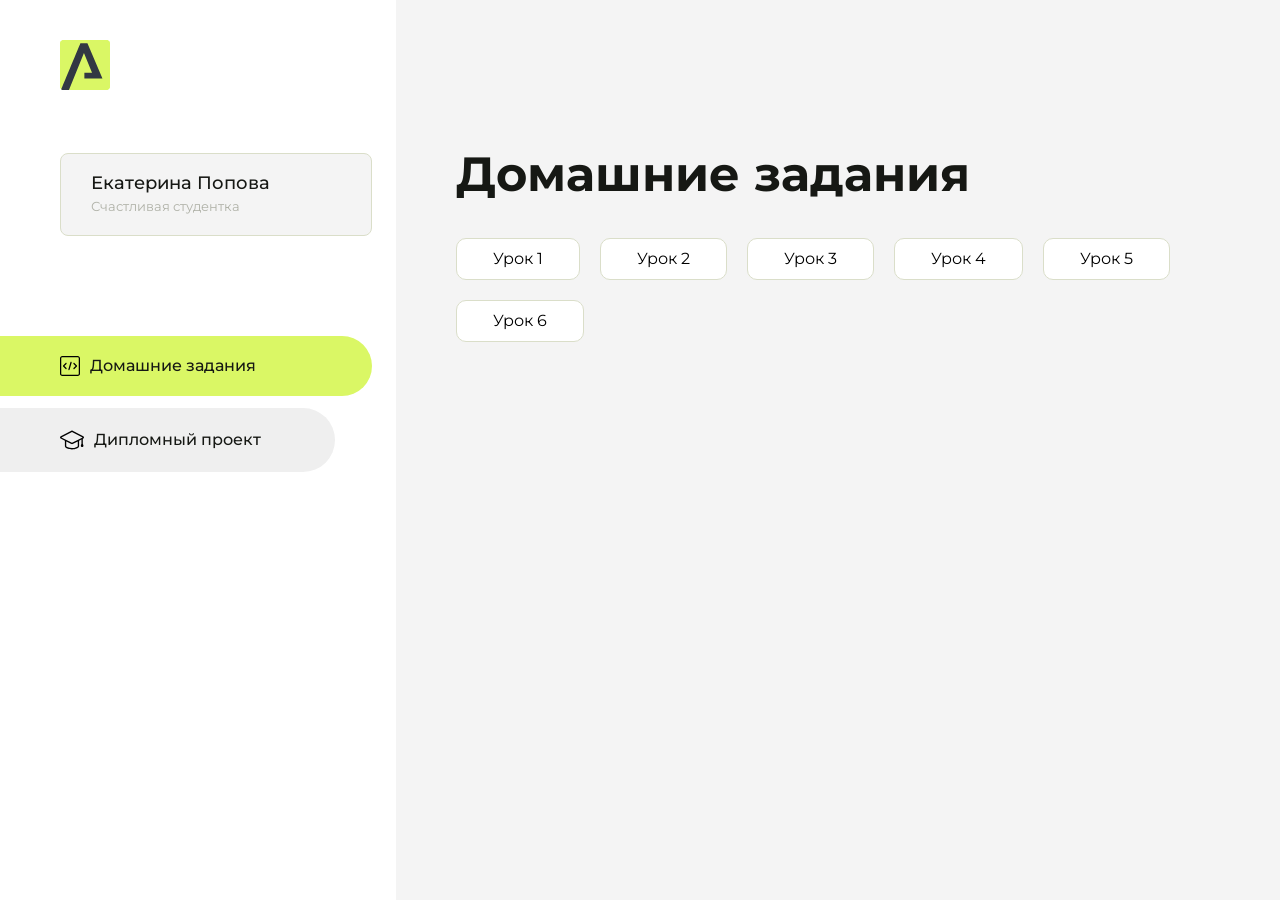
==== index.html @ ab126925 "Update index.html" ====
<!DOCTYPE html>
<html lang="en">
<head>
    <meta charset="UTF-8">
    <meta name="viewport" content="width=device-width, initial-scale=1.0">
    <title>Домашняя работа</title>
    <link rel="shortcut icon" href="src/logo.ico" type="image/x-icon">
    <link rel="preconnect" href="https://fonts.googleapis.com">
    <link rel="preconnect" href="https://fonts.gstatic.com" crossorigin>
    <link href="https://fonts.googleapis.com/css2?family=Montserrat:wght@400;500;700&family=Rubik:wght@500&display=swap"
          rel="stylesheet">
    <link rel="stylesheet" href="src/style.css">
</head>
<body id="body">
<div class="overlay" id="overlay"></div>
<div class="layout">
    <div class="burger" id="burger">
        <svg viewBox="0 0 24 24" fill="none" xmlns="http://www.w3.org/2000/svg">
            <g id="SVGRepo_bgCarrier" stroke-width="0"></g>
            <g id="SVGRepo_tracerCarrier" stroke-linecap="round" stroke-linejoin="round"></g>
            <g id="SVGRepo_iconCarrier">
                <path d="M4 18L20 18" stroke="#DAF765" stroke-width="2" stroke-linecap="round"></path>
                <path d="M4 12L20 12" stroke="#DAF765" stroke-width="2" stroke-linecap="round"></path>
                <path d="M4 6L20 6" stroke="#DAF765" stroke-width="2" stroke-linecap="round"></path>
            </g>
        </svg>
    </div>
    <aside class="sidebar" id="sidebar">
        <div class="sidebar__inner">
            <div class="logo">
                <svg width="50" height="50" viewBox="0 0 50 50" fill="none" xmlns="http://www.w3.org/2000/svg">
                    <g clip-path="url(#clip0_513_74730)">
                        <path d="M46.17 -0.257004H3.83C1.57281 -0.257004 -0.257 1.57281 -0.257 3.83V46.17C-0.257 48.4272 1.57281 50.257 3.83 50.257H46.17C48.4272 50.257 50.257 48.4272 50.257 46.17V3.83C50.257 1.57281 48.4272 -0.257004 46.17 -0.257004Z"
                              fill="#DAF765"/>
                        <path d="M24.375 38.4H42.461L27.441 3.1585H20.4355C20.4355 3.1585 6.7895 35.881 1.1945 49.294C2.015 50.0275 3.0945 50.257 3.6945 50.257H8.8445L23.954 13.07L32.0465 32.8285H24.375V38.4Z"
                              fill="#323843"/>
                    </g>
                    <defs>
                        <clipPath id="clip0_513_74730">
                            <rect width="50" height="50" fill="white"/>
                        </clipPath>
                    </defs>
                </svg>
            </div>
            <div class="sidebar__user">
                <div class="sidebar__name">Екатерина Попова</div>
                <div class="sidebar__text">Счастливая студентка</div>
            </div>
            <div class="sidebar__tabs">
                <div class="sidebar__item">
                    <button class="sidebar__button active" id="tasks">
                        <svg xmlns="http://www.w3.org/2000/svg" width="20" height="20" viewBox="0 0 20 20" fill="none">
                            <g clip-path="url(#clip0_704_74543)">
                                <path d="M17.7083 20H2.29167C1.0275 20 0 18.9725 0 17.7083V2.29167C0 1.0275 1.0275 0 2.29167 0H17.7083C18.9725 0 20 1.0275 20 2.29167V17.7083C20 18.9725 18.9725 20 17.7083 20ZM2.29167 1.25C1.7175 1.25 1.25 1.7175 1.25 2.29167V17.7083C1.25 18.2825 1.7175 18.75 2.29167 18.75H17.7083C18.2825 18.75 18.75 18.2825 18.75 17.7083V2.29167C18.75 1.7175 18.2825 1.25 17.7083 1.25H2.29167Z"
                                      fill="black"/>
                                <path d="M6.04167 13.125C5.88167 13.125 5.72167 13.0642 5.6 12.9417L3.1 10.4417C2.85583 10.1975 2.85583 9.80167 3.1 9.5575L5.6 7.0575C5.84417 6.81333 6.24 6.81333 6.48417 7.0575C6.72833 7.30167 6.72833 7.6975 6.48417 7.94167L4.42583 10L6.48417 12.0583C6.72833 12.3025 6.72833 12.6983 6.48417 12.9425C6.36167 13.0642 6.20167 13.125 6.04167 13.125Z"
                                      fill="black"/>
                                <path d="M8.95833 14.1667C8.9 14.1667 8.84 14.1583 8.78167 14.1417C8.45083 14.0442 8.26083 13.6967 8.35833 13.3658L10.4417 6.28251C10.5392 5.95084 10.8892 5.76417 11.2175 5.85917C11.5483 5.95667 11.7383 6.30417 11.6408 6.63501L9.5575 13.7183C9.47833 13.9908 9.22833 14.1667 8.95833 14.1667Z"
                                      fill="black"/>
                                <path d="M13.9583 13.125C13.7983 13.125 13.6383 13.0642 13.5167 12.9417C13.2725 12.6975 13.2725 12.3017 13.5167 12.0575L15.575 9.99916L13.5167 7.94083C13.2725 7.69666 13.2725 7.30083 13.5167 7.05666C13.7608 6.81249 14.1567 6.81249 14.4008 7.05666L16.9008 9.55666C17.145 9.80083 17.145 10.1967 16.9008 10.4408L14.4008 12.9408C14.2783 13.0642 14.1183 13.125 13.9583 13.125Z"
                                      fill="black"/>
                            </g>
                            <defs>
                                <clipPath id="clip0_704_74543">
                                    <rect width="20" height="20" fill="white"/>
                                </clipPath>
                            </defs>
                        </svg>
                        <span>Домашние задания</span></button>
                </div>
                <div class="sidebar__item">
                    <button class="sidebar__button" id="diplom">
                        <svg xmlns="http://www.w3.org/2000/svg" width="24" height="24" viewBox="0 0 24 24" fill="none">
                            <g clip-path="url(#clip0_704_74553)">
                                <path d="M23.2628 10.5971C23.7176 10.365 24 9.90375 24 9.39337C24 8.883 23.7176 8.42175 23.2628 8.18962L12.6135 2.75362C12.2291 2.55824 11.7705 2.55787 11.3854 2.75399L0.736875 8.19C0.282375 8.42175 0 8.883 0 9.39337C0 9.90375 0.282375 10.365 0.736875 10.5971L4.89038 12.7177V18.2074C4.89038 19.8154 8.412 21.393 12 21.393C15.5884 21.393 19.1096 19.815 19.1096 18.2074V12.7174L21.4609 11.517V15.8017L20.901 17.2305C20.7409 17.6389 20.7934 18.0994 21.0405 18.4616C21.2876 18.8246 21.6979 19.041 22.1366 19.041C22.5754 19.041 22.9852 18.8246 23.2324 18.462C23.4795 18.099 23.532 17.6385 23.3719 17.2301L22.8124 15.8021V10.827L23.2628 10.5971ZM17.7623 18.1721C17.6198 18.6375 15.3491 20.0419 12 20.0419C8.65088 20.0419 6.38025 18.6375 6.2415 18.2074V12.3037L6.23887 12.3019C6.23812 12.057 6.1065 11.8207 5.87325 11.7019L1.3515 9.39337L12 3.95737L22.6489 9.39337L12 14.8294L5.87325 11.7019C5.54063 11.5331 4.6695 11.6674 4.5 12C4.33012 12.3322 4.55813 12.5479 4.89038 12.7177L11.3857 16.0331C11.5781 16.1314 11.7889 16.1805 12 16.1805C12.2107 16.1805 12.4222 16.1314 12.6146 16.0331L17.7593 13.407L17.7623 18.1721Z"
                                      fill="black"/>
                            </g>
                            <defs>
                                <clipPath id="clip0_704_74553">
                                    <rect width="24" height="24" fill="white"/>
                                </clipPath>
                            </defs>
                        </svg>
                        <span>Дипломный проект</span></button>
                </div>
            </div>
        </div>

    </aside>
    <div class="content">
        <div class="container">
            <div class="content__block" id="tasksBlock">
                <div class="content__title">Домашние задания</div>
                <ul class="content__list">
                    <li class="content__list-item">
                        <a href="aroken-1/index.html">Урок 1</a>
                    </li>
                    <li class="content__list-item">
                        <a href="gym">Урок 2</a>
                    </li>       
                    <li class="content__list-item">
                        <a href="aroken.lesson-3">Урок 3</a>
                    </li>    
                     <li class="content__list-item">
                        <a href="aroken.lesson-4">Урок 4</a>
                    </li>
                    <li class="content__list-item">
                        <a href="aroken.lesson-6/article.html">Урок 5</a>
                    </li>
                     <li class="content__list-item">
                        <a href="aroken.lesson-6./article.html">Урок 6</a>
                    </li>
                </ul>
            </div>
            <div class="content__block hidden" id="diplomBlock">
                <div class="content__title">Дипломный проект</div>
                <div class="content__list-diplom">
                    <a href="ПАПКА-С-НОМЕРОМ-УРОКА">Ссылка на ДЗ</a>
                </div>
                <div class="content__decor">
                    <div class="content__decor-text">Давай проверим, чему ты научился!</div>
                    <div class="content__decor-img">
                        <img src="src/decor.png" alt="decor">
                    </div>
                </div>
            </div>
        </div>
    </div>
</div>
<script src="src/index.js"></script>
</body>
</html>
---- src/style.css ----
*{padding: 0;margin: 0;border: 0;}
*,*:before,*:after{-webkit-box-sizing: border-box;box-sizing: border-box;}
:focus,:active{outline: none;}
a:focus,a:active{outline: none;}
nav,footer,header,aside{display: block;}
html,body{
    height:100%;width:100%;
    font-size:100%;line-height:1;-ms-text-size-adjust:100%;-moz-text-size-adjust:100%;-webkit-text-size-adjust:100%;}
input,button,textarea{font-family:inherit;}
input::-ms-clear{display: none;}
button{cursor: pointer;}
button::-moz-focus-inner{padding:0;border:0;}
a,a:visited{text-decoration: none;}
a:hover{text-decoration: none;}
ul li{list-style: none;}
img{vertical-align: top;}
h1,h2,h3,h4,h5,h6{font-size:inherit;font-weight: inherit;}
a{color:inherit;}



body {
    font-family: "Montserrat",SansSerif;
    color: black;
}

body.overflow {
    overflow: hidden;
}



.layout {
    display: -webkit-box;
    display: -ms-flexbox;
    display: flex;
    min-height: 100vh;
}

.sidebar {
    padding: 40px 24px 40px 0;
    -ms-flex-negative: 0;
    flex-shrink: 0;
    background-color: white;
}



.content {
    -webkit-box-flex: 1;
    -ms-flex-positive: 1;
    flex-grow: 1;
    background-color: #F4F4F4;
}

.container {
    display: -webkit-box;
    display: -ms-flexbox;
    display: flex;
    -webkit-box-orient: vertical;
    -webkit-box-direction: normal;
    -ms-flex-direction: column;
    flex-direction: column;
    -webkit-box-pack: center;
    -ms-flex-pack: center;
    justify-content: center;
    -webkit-box-align: center;
    -ms-flex-align: center;
    align-items: center;
    padding: 150px 60px 80px 60px;
}


.logo {
    margin-left: 60px;
    margin-bottom: 60px;
}

.sidebar__user {
    background-color: #F4F4F4;
    padding: 20px 30px;
    margin-left: 60px;
    margin-bottom: 100px;
    border-radius: 8px;
    border: 1px solid #DADEC9;
}

.sidebar__name {
    color:#161814;
    font-size: 18px;
    font-weight: 500;
    margin-bottom: 6px;
}

.sidebar__text {
    color: #AFB1A7;
    font-size: 13px;
    font-weight: 400;
    line-height: 130%; /* 16.9px */
}

.sidebar__item {
    width: 372px;
}

.sidebar__button {
    display: -webkit-box;
    display: -ms-flexbox;
    display: flex;
    -webkit-box-align: center;
    -ms-flex-align: center;
    align-items: center;
    gap: 10px;
    padding: 20px 60px;
    margin-bottom: 12px;
    border-radius: 0px 100px 100px 0px;
    -webkit-transition: all .5s;
    -o-transition: all .5s;
    transition: all .5s;
    cursor: pointer;
    width: 90%;
    color:#161814;
    font-size: 16px;
    font-weight: 500;
}

.sidebar__button.active , .sidebar__button:hover {
    width: 100%;
    background-color: #DAF765;
}


.content__title {
    color: #161814;
    font-size: 48px;
    font-weight: 700;
    margin-bottom: 40px;
}

.content__list {
    display: -webkit-box;
    display: -ms-flexbox;
    display: flex;
    -webkit-box-align: center;
    -ms-flex-align: center;
    align-items: center;
    -ms-flex-wrap: wrap;
    flex-wrap: wrap;
    gap: 20px;
}



.content__list-item  {
    cursor: pointer;
    padding: 12px 18px;
    background-color: #fff;
    border-radius: 10px;
    border: 1px solid #DADEC9;
    -webkit-transition: all .3s;
    -o-transition: all .3s;
    transition: all .3s;
}

.content__list-item:hover,.content__list-diplom:hover {
    background-color: #AFB1A7;
}

li a {
    padding: 12px 18px;

}


.content__list-diplom {
    -webkit-transition: all .3s;
    -o-transition: all .3s;
    transition: all .3s;
    display: inline-block;
    padding: 12px 18px;
    background-color: #fff;
    border-radius: 10px;
    border: 1px solid #DADEC9;
}

.content__decor {
    display: -webkit-box;
    display: -ms-flexbox;
    display: flex;
    -webkit-box-align: center;
    -ms-flex-align: center;
    align-items: center;
}

.content__decor-text {
    color:#BEDD44;
    font-size: 36px;
    font-weight: 700;
    line-height: 110%; /* 39.6px */
}

.content__block {
    max-width: 1200px;
}

.content__block.hidden {
    display: none;
}

.content__decor-img img{
    width: 100%;
}

.burger {
    display: none;
    padding: 5px;
    position: fixed;
    top: 3%;
    right: 7%;
    width: 40px;
    height: 40px;
    background-color: #161814;
    border-radius: 50%;
    z-index: 10;
    border: 1px solid #DAF765;
}

@media (max-width: 768px) {
    .burger {
        display: block;
    }

    .sidebar {
        -webkit-transition: all .3s;
        -o-transition: all .3s;
        transition: all .3s;
        -webkit-transform: translateX(-100%);
        -ms-transform: translateX(-100%);
        transform: translateX(-100%);
        position: fixed;
        top: 0;
        left: 0;
        bottom: 0;
        z-index: 5;
    }

    .sidebar.show {
        -webkit-transform: translateX(0%);
        -ms-transform: translateX(0%);
        transform: translateX(0%);
    }

    .overlay {
        opacity: 0;
        pointer-events: none;
        -webkit-transition: all .3s;
        -o-transition: all .3s;
        transition: all .3s;
        position: absolute;
        top: 0;
        right: 0;
        left: 0;
        bottom: 0;
        z-index: 3;
        background-color: #000000e0;
    }

    .overlay.show {
        opacity: 1;
        pointer-events: all;
    }

    .container {
        padding: 40px 20px;
        min-height: 100%;
    }

    .content__decor {
        margin-top: 20px;
        -webkit-box-orient: vertical;
        -webkit-box-direction: normal;
        -ms-flex-direction: column;
        flex-direction: column;
    }
}

@media (max-width: 400px) {
    .sidebar__user {
        margin-left: 0;
    }
}
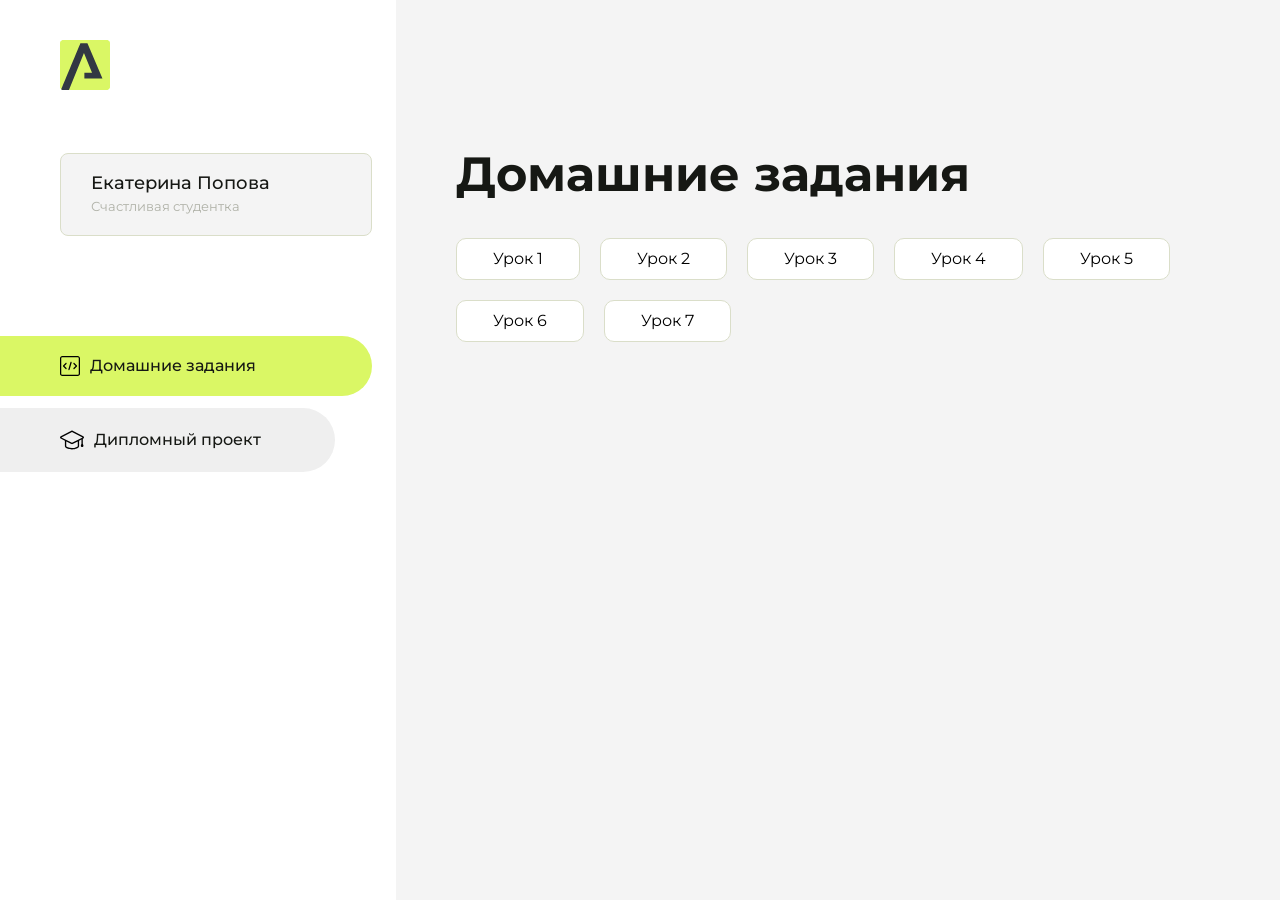
==== commit c4973d4b: "Update index.html" ====
--- a/index.html
+++ b/index.html
@@ -108,7 +108,10 @@
                         <a href="aroken.lesson-6/article.html">Урок 5</a>
                     </li>
                      <li class="content__list-item">
-                        <a href="aroken.lesson-6./article.html">Урок 6</a>
+                        <a href="aroken.lesson_6">Урок 6</a>
+                    </li>
+                    <li class="content__list-item">
+                        <a href="Fit-studio">Урок 7</a>
                     </li>
                 </ul>
             </div>
